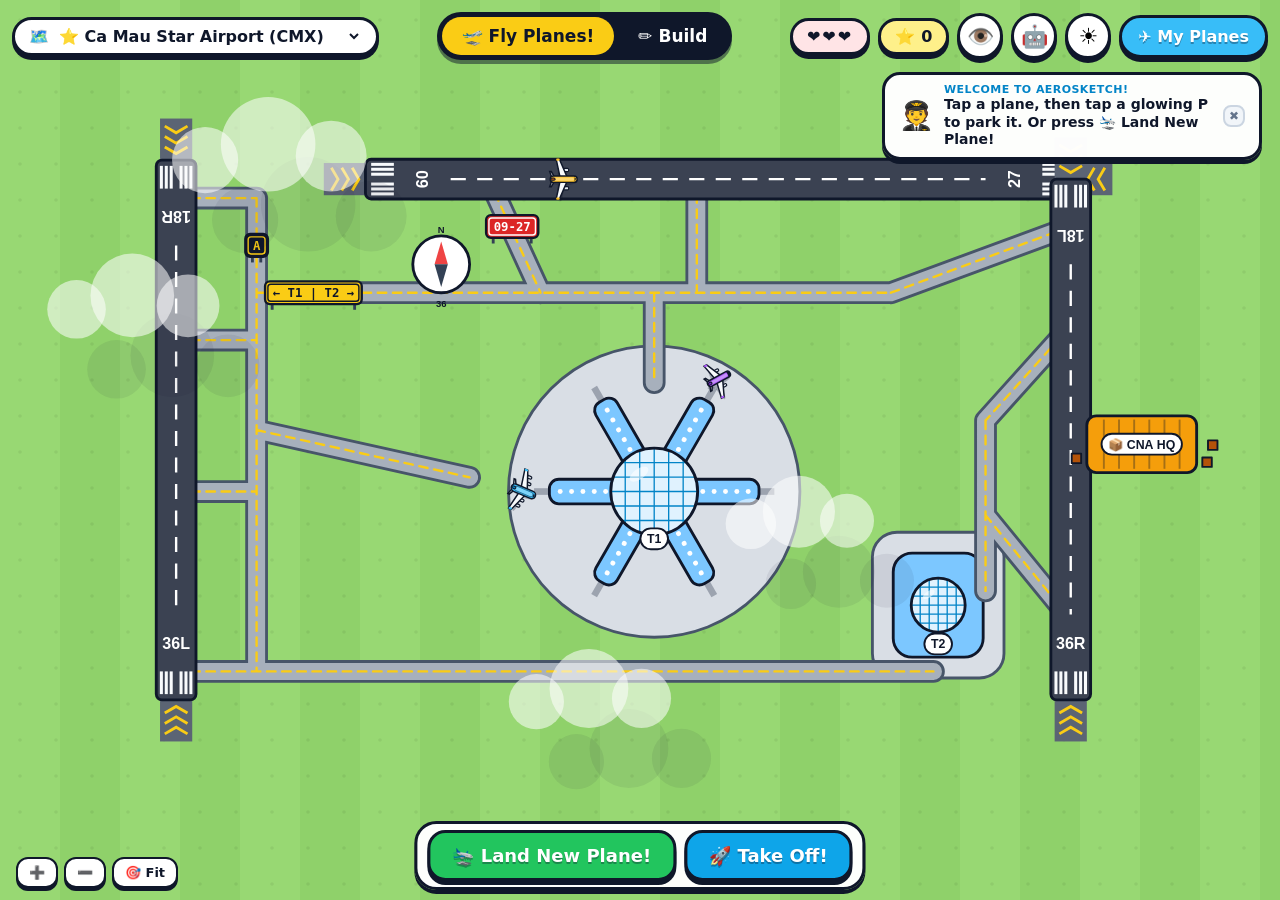
==== public/index.html @ 2a105c07 "Add index.html and src inside public for zero-config Vercel static serving" ====
<!DOCTYPE html>
<html lang="en">
<head>
  <meta charset="utf-8" />
  <meta name="viewport" content="width=device-width, initial-scale=1, maximum-scale=1, user-scalable=no" />
  <title>AeroSketch: Build & Control ✈️</title>
  <link rel="stylesheet" href="src/styles.css" />
</head>
<body>
  <canvas id="game"></canvas>

  <!-- TOP BAR -->
  <div id="topbar">
    <div class="pill">
      <span>🗺️</span>
      <select id="airportPicker" aria-label="Pick an airport"></select>
    </div>

    <div id="modeSwitch">
      <button id="btnFly" class="active">🛫 Fly Planes!</button>
      <button id="btnBuild">✏️ Build</button>
    </div>

    <div class="right">
      <div id="livesDisplay" class="pill lives" title="Safety Hearts">❤️❤️❤️</div>
      <div class="pill stars" title="Stars earned">⭐ <span id="starCount">0</span></div>
      <button id="btnZen" class="round" title="Zen View (Hide UI)">👁️</button>
      <button id="btnAiSettings" class="round" title="AI Vision Settings">🤖</button>
      <button id="btnNight" class="round" title="Day / Night">☀️</button>
      <button id="btnHangar" class="bigpill">✈️ My Planes</button>
    </div>
  </div>

  <!-- GEMINI AI SETTINGS MODAL -->
  <div id="aiModal" class="hidden">
    <div class="sheet alert-sheet">
      <div class="sheethead" style="background:#f3e8ff; border-bottom:3px solid #0f172a; color:#6b21a8; justify-content:space-between;">
        <div class="title">🤖 Gemini Vision AI Key</div>
        <button id="aiModalClose" class="close">✖</button>
      </div>
      <div class="crash-body" style="text-align:left; align-items:stretch; gap:12px;">
        <div style="font-size:14px; font-weight:700; color:#334155;">
          To use true AI vision analysis on any uploaded drawing, enter your <b>Google Gemini API Key</b> below.
        </div>
        <input id="geminiApiKeyInput" type="password" placeholder="AIzaSy..." style="width:100%; padding:10px 14px; border:3px solid #0f172a; border-radius:14px; font-size:15px; font-weight:700; outline:none;" />
        <div style="font-size:13px; color:#64748b; line-height:1.4;">
          💡 Don't have a key? Get a free key at <a href="https://aistudio.google.com/app/apikey" target="_blank" style="color:#7c3aed; font-weight:800; text-decoration:underline;">Google AI Studio</a>. It gets saved locally in your browser so you only have to enter it once!
        </div>
        <button id="btnSaveApiKey" class="action" style="background:#8b5cf6; margin-top:4px;">💾 Save AI Key</button>
      </div>
    </div>
  </div>

  <!-- CRASH / GAME OVER MODAL -->
  <div id="crashOverlay" class="hidden">
    <div class="sheet alert-sheet">
      <div class="sheethead alert-head">
        <div class="title" id="crashTitle">💥 RUNWAY ACCIDENT!</div>
      </div>
      <div class="crash-body">
        <div class="crash-icon" id="crashIcon">💥</div>
        <div class="crash-desc" id="crashDesc">Two airplanes collided because the runway wasn't cleared in time!</div>
        <div class="crash-tip">💡 <b>Tower Controller Tip:</b> Tap landed planes quickly and send them to a <b>P</b> gate before the next plane touches down!</div>
        <button id="btnTryAgain" class="action red-btn">🔄 Keep Airport Safe & Try Again!</button>
      </div>
    </div>
  </div>

  <!-- PILOT BUBBLE (Non-blocking corner toast) -->
  <div id="pilotBubble" class="hidden-bubble">
    <span id="pilotAvatar">🧑‍✈️</span>
    <div class="pilot-msg">
      <div id="pilotTitle">Welcome!</div>
      <div id="pilotText">Let's fly!</div>
    </div>
    <button id="pilotBubbleClose" class="pilot-close" title="Dismiss">✖</button>
  </div>

  <!-- FLY DOCK -->
  <div id="flyDock" class="dock">
    <button id="btnLand" class="action green">🛬 Land New Plane!</button>
    <button id="btnTakeoff" class="action blue">🚀 Take Off!</button>
  </div>

  <!-- BUILD DOCK -->
  <div id="tray" class="hidden"></div>
  <div id="tracePanel" class="hidden">
    <div class="trace-row">
      <div class="sample-pills">
        <span class="sample-label">📐 Sketch:</span>
        <button type="button" class="sample-btn active" data-src="public/sample-drawings/IMG_0412.png" title="Ca Mau 6-Star Terminal">⭐ Sketch 1 (Star Dome)</button>
        <button type="button" class="sample-btn" data-src="public/sample-drawings/IMG_0414.png" title="Parallel Dual Runways">🛫 Sketch 2 (Dual Runways)</button>
        <button type="button" class="sample-btn" data-src="public/sample-drawings/IMG_2958.png" title="Triangle Runways">🔺 Sketch 3 (Triangle)</button>
      </div>
      <label class="upload" title="Upload custom photo">📁 Upload Photo<input id="traceUpload" type="file" accept="image/*" /></label>
      <div class="trace-slider">
        <span>👀 Opacity</span>
        <input id="traceOpacity" type="range" min="10" max="100" value="45" />
      </div>
    </div>
    <div class="trace-row-action">
      <button id="btnAiBuild" class="ai-build-btn">✨ AI Auto-Build from Photo</button>
    </div>
  </div>
  <div id="buildDock" class="dock hidden">
    <button id="btnCollapseDock" class="dock-collapse" title="Hide Tools (Press Tab)">▼</button>
    <div class="dock-tools">
      <button class="tool active" data-tool="runway"><b>🛫</b>Runway</button>
      <button class="tool" data-tool="taxi"><b>🛣️</b>Road</button>
      <button class="tool" data-tool="free_building"><b>🎨</b>Magic Pen</button>
      <button class="tool" data-tool="pier"><b>✏️</b>Pier</button>
      <button class="tool" data-tool="dome"><b>🏢</b>Stamps</button>
      <button class="tool" data-tool="sign"><b>🪧</b>Signs</button>
      <button class="tool" data-tool="erase"><b>🧽</b>Eraser</button>
      <button id="btnTrace" class="tool purple"><b>📷</b>Trace</button>
    </div>
    <div class="mini">
      <button id="btnSaveAirport" class="round small" title="Save Airport to Computer">💾</button>
      <button id="btnLoadAirport" class="round small" title="Open Airport File">📂<input id="airportFileInput" type="file" accept=".json" style="display:none;" /></button>
      <button id="btnUndo" class="round small" title="Undo">↩️</button>
      <button id="btnReset" class="round small" title="Start over">🔄</button>
    </div>
  </div>
  <button id="btnExpandDock" class="expand-dock-btn hidden" title="Show Tools (Press Tab)">🛠️ Build Tools ▲</button>

  <!-- CAMERA HUD (Zoom & Pan Controls) -->
  <div id="camHud" class="cam-hud">
    <button id="btnZoomIn" class="cam-btn" title="Zoom In (Scroll Up)">➕</button>
    <button id="btnZoomOut" class="cam-btn" title="Zoom Out (Scroll Down)">➖</button>
    <button id="btnResetCam" class="cam-btn" title="Center Airport (Fit)">🎯 Fit</button>
  </div>
  <button id="btnExitZen" class="hidden" title="Exit Zen View">👁️ Exit Zen View</button>

  <!-- HANGAR -->
  <div id="hangar" class="hidden">
    <div class="sheet">
      <div class="sheethead">
        <div class="title">🏆 My Airplane Hangar</div>
        <button id="hangarClose" class="close">✖ Close</button>
      </div>
      <div id="hangarGrid"></div>
    </div>
  </div>

  <!-- AI LOADING OVERLAY -->
  <div id="aiLoadingOverlay" class="hidden">
    <div class="ai-loading-box">
      <div class="ai-spinner">🤖</div>
      <div class="ai-title">Gemini AI Vision Analyzing Sketch...</div>
      <div class="ai-subtitle">Scanning runways, magnetic headings, taxiways, and terminal concourses from your photo...</div>
    </div>
  </div>

  <script src="src/types/game.js?v=4"></script>
  <script src="src/data/planes.js?v=4"></script>
  <script src="src/data/starterAirports.js?v=4"></script>
  <script src="src/utils/sound.js?v=4"></script>
  <script src="src/game.js?v=4"></script>
</body>
</html>
---- public/src/styles.css ----
* { box-sizing: border-box; }
html, body {
  margin: 0;
  height: 100%;
  overflow: hidden;
  background: #8fd16a;
  font-family: ui-rounded, "SF Pro Rounded", "Arial Rounded MT Bold", "Nunito", system-ui, sans-serif;
  color: #0f172a;
  user-select: none;
  -webkit-user-select: none;
  touch-action: none;
}
button { font-family: inherit; cursor: pointer; }
.hidden { display: none !important; }

#game { position: fixed; inset: 0; display: block; cursor: pointer; }

/* ---------- TOP BAR ---------- */
#topbar {
  position: fixed; top: 12px; left: 12px; right: 12px;
  display: flex; align-items: center; justify-content: space-between; gap: 10px;
  pointer-events: none; z-index: 5;
}
#topbar > * { pointer-events: auto; }
.pill {
  display: flex; align-items: center; gap: 6px;
  background: #fff; border: 3px solid #0f172a; border-radius: 999px;
  padding: 6px 14px; font-weight: 900; font-size: 16px;
  box-shadow: 0 4px 0 #0f172a;
}
.pill select {
  border: none; background: transparent; font: inherit; font-weight: 900;
  font-size: 16px; color: #0f172a; cursor: pointer; outline: none;
}
.right { display: flex; align-items: center; gap: 8px; }
.lives { background: #ffe4e6; letter-spacing: 2px; }
.stars { background: #fef08a; }
.round {
  width: 46px; height: 46px; border-radius: 50%;
  background: #fff; border: 3px solid #0f172a; font-size: 22px;
  box-shadow: 0 4px 0 #0f172a; transition: transform .1s;
}
.round:active, .bigpill:active, .action:active, .tool:active { transform: translateY(3px); box-shadow: 0 1px 0 #0f172a; }
.round.small { width: 40px; height: 40px; font-size: 18px; }
.bigpill {
  background: #38bdf8; color: #fff; border: 3px solid #0f172a; border-radius: 999px;
  padding: 9px 16px; font-weight: 900; font-size: 16px; box-shadow: 0 4px 0 #0f172a;
  text-shadow: 0 2px 0 rgba(15,23,42,.35);
}

#modeSwitch {
  display: flex; background: #0f172a; border-radius: 999px; padding: 5px; gap: 4px;
  box-shadow: 0 4px 0 rgba(15,23,42,.5);
}
#modeSwitch button {
  border: none; background: transparent; color: #fff; font-weight: 900; font-size: 17px;
  padding: 9px 20px; border-radius: 999px; transition: background .15s;
}
#modeSwitch button.active { background: #facc15; color: #0f172a; }

/* ---------- PILOT BUBBLE (Non-blocking corner toast) ---------- */
#pilotBubble {
  position: fixed; top: 72px; right: 18px; left: auto; transform: none;
  display: flex; align-items: center; gap: 10px;
  background: rgba(255,255,255,.98); border: 3px solid #0f172a; border-radius: 18px;
  padding: 8px 14px; max-width: min(380px, 85vw);
  box-shadow: 0 4px 0 #0f172a; z-index: 15;
  transition: opacity .35s ease, transform .35s ease;
  pointer-events: auto;
}
#pilotBubble.hidden-bubble { opacity: 0; pointer-events: none; transform: translateY(-8px); }
#pilotBubble.bump { animation: bump .35s ease; }
@keyframes bump { 0% { transform: scale(.94); } 60% { transform: scale(1.03); } 100% { transform: scale(1); } }
#pilotAvatar { font-size: 28px; line-height: 1; }
.pilot-msg { display: flex; flex-direction: column; }
#pilotTitle { font-size: 11px; font-weight: 900; text-transform: uppercase; letter-spacing: .04em; color: #0284c7; }
#pilotText { font-size: 14px; font-weight: 800; color: #0f172a; line-height: 1.25; }
.pilot-close {
  background: #f1f5f9; border: 2px solid #cbd5e1; border-radius: 8px;
  font-size: 12px; font-weight: 900; width: 22px; height: 22px; line-height: 1;
  display: flex; align-items: center; justify-content: center; cursor: pointer; color: #64748b; margin-left: 4px;
}
.pilot-close:hover { background: #e2e8f0; color: #0f172a; }

/* ---------- DOCKS ---------- */
.dock {
  position: fixed; bottom: 10px; left: 50%; transform: translateX(-50%);
  display: flex; align-items: center; gap: 8px;
  background: rgba(255,255,255,.98); border: 3px solid #0f172a; border-radius: 22px;
  padding: 6px 10px; box-shadow: 0 4px 0 #0f172a; z-index: 10;
  transition: transform .25s cubic-bezier(0.16, 1, 0.3, 1), opacity .2s ease;
}
.dock-collapse {
  background: #f1f5f9; border: 2px solid #0f172a; border-radius: 12px;
  width: 26px; height: 54px; font-weight: 900; font-size: 13px; cursor: pointer;
  display: flex; align-items: center; justify-content: center; color: #475569;
  transition: background .1s;
}
.dock-collapse:hover { background: #cbd5e1; color: #0f172a; }

.expand-dock-btn {
  position: fixed; bottom: 10px; left: 50%; transform: translateX(-50%);
  background: #facc15; border: 3px solid #0f172a; border-radius: 999px;
  padding: 8px 22px; font-weight: 900; font-size: 14px; color: #0f172a;
  box-shadow: 0 4px 0 #0f172a; cursor: pointer; z-index: 10;
  transition: transform .1s;
}
.expand-dock-btn:hover { background: #fde047; }
.expand-dock-btn:active { transform: translate(-50%, 2px); box-shadow: 0 2px 0 #0f172a; }

.dock-tools { display: flex; align-items: center; gap: 5px; }

.action {
  border: 3px solid #0f172a; border-radius: 18px; padding: 12px 22px;
  font-weight: 900; font-size: 18px; color: #fff; box-shadow: 0 4px 0 #0f172a;
  text-shadow: 0 2px 0 rgba(15,23,42,.35); transition: transform .1s;
}
.action.green { background: #22c55e; }
.action.blue { background: #0ea5e9; }
.action:hover, .bigpill:hover, .tool:hover { filter: brightness(1.06); }

.tool {
  display: flex; flex-direction: column; align-items: center; justify-content: center;
  width: 66px; height: 54px; border: 2.5px solid #cbd5e1; border-radius: 14px;
  background: #f1f5f9; font-weight: 900; font-size: 11px; color: #0f172a; gap: 1px;
  transition: transform .1s;
}
.tool b { font-size: 20px; line-height: 1; }
.tool.active { background: #facc15; border-color: #0f172a; box-shadow: 0 3px 0 #0f172a; }
.tool.purple { background: #ede9fe; }
.tool.purple.active { background: #a855f7; color: #fff; }
.mini { display: flex; flex-direction: column; gap: 4px; margin-left: 2px; }
.round.small { width: 34px; height: 34px; font-size: 15px; border-width: 2.5px; }

/* Camera Controls HUD */
.cam-hud {
  position: fixed; bottom: 12px; left: 16px;
  display: flex; align-items: center; gap: 6px;
  z-index: 9;
}
.cam-btn {
  background: #ffffff; border: 2.5px solid #0f172a; border-radius: 12px;
  padding: 6px 11px; font-weight: 900; font-size: 13px; color: #0f172a;
  box-shadow: 0 3px 0 #0f172a; cursor: pointer; transition: transform .1s;
}
.cam-btn:hover { background: #f1f5f9; }
.cam-btn:active { transform: translateY(2px); box-shadow: 0 1px 0 #0f172a; }

/* Zen Mode (Clean Unobstructed Fullscreen) */
body.zen-mode #topbar,
body.zen-mode #pilotBubble,
body.zen-mode #buildDock,
body.zen-mode #flyDock,
body.zen-mode #tray,
body.zen-mode #tracePanel,
body.zen-mode #btnExpandDock {
  display: none !important;
}
#btnExitZen {
  position: fixed; top: 12px; right: 16px;
  background: #facc15; border: 3px solid #0f172a; border-radius: 999px;
  padding: 8px 20px; font-weight: 900; font-size: 14px; color: #0f172a;
  box-shadow: 0 4px 0 #0f172a; cursor: pointer; z-index: 99;
}
#btnExitZen:hover { background: #fde047; }
#btnExitZen:active { transform: translateY(2px); box-shadow: 0 2px 0 #0f172a; }

#tray, #tracePanel {
  position: fixed; bottom: 78px; left: 50%; transform: translateX(-50%);
  display: flex; flex-direction: column; align-items: center; justify-content: center; gap: 8px;
  background: rgba(255,255,255,.98); border: 3px solid #0f172a; border-radius: 18px;
  padding: 10px 14px; box-shadow: 0 4px 0 #0f172a; z-index: 20; max-width: 95vw;
}
#tracePanel { font-weight: 900; font-size: 14px; }
#tray:not(.hidden) ~ #tracePanel { bottom: 144px; }

.trace-row {
  display: flex;
  align-items: center;
  gap: 10px;
  flex-wrap: wrap;
  justify-content: center;
}
.trace-row-action {
  display: flex;
  align-items: center;
  justify-content: center;
  gap: 12px;
  width: 100%;
}
.sample-pills {
  display: flex;
  align-items: center;
  gap: 6px;
  flex-wrap: wrap;
}
.sample-label {
  font-size: 13px;
  font-weight: 900;
  color: #475569;
}
.sample-btn {
  background: #f1f5f9;
  border: 2px solid #cbd5e1;
  border-radius: 10px;
  padding: 6px 10px;
  font-weight: 800;
  font-size: 13px;
  color: #0f172a;
  cursor: pointer;
  transition: all .15s;
}
.sample-btn:hover {
  background: #e2e8f0;
}
.sample-btn.active {
  background: #a855f7;
  color: #fff;
  border-color: #0f172a;
  box-shadow: 0 2px 0 #0f172a;
}
.trace-slider {
  display: flex;
  align-items: center;
  gap: 6px;
  font-size: 13px;
}
#tracePanel input[type=range] { width: 120px; accent-color: #a855f7; }
.upload {
  background: #ede9fe; border: 2px solid #0f172a; border-radius: 12px; padding: 6px 10px; cursor: pointer;
  font-size: 13px;
}
.upload input { display: none; }
.ai-build-btn {
  background: linear-gradient(135deg, #a855f7, #6366f1);
  color: #fff;
  border: 2px solid #0f172a;
  border-radius: 14px;
  padding: 8px 20px;
  font-weight: 900;
  font-size: 15px;
  cursor: pointer;
  box-shadow: 0 4px 0 #0f172a;
  animation: pulseAi 2s infinite alternate;
}
@keyframes pulseAi {
  from { filter: drop-shadow(0 0 2px #a855f7); }
  to { filter: drop-shadow(0 0 8px #6366f1); transform: scale(1.02); }
}

/* AI LOADING OVERLAY */
#aiLoadingOverlay {
  position: fixed; inset: 0;
  background: rgba(15, 23, 42, 0.7);
  backdrop-filter: blur(4px);
  display: flex; align-items: center; justify-content: center;
  z-index: 100;
}
#aiLoadingOverlay.hidden { display: none; }
.ai-loading-box {
  background: #ffffff;
  border: 4px solid #0f172a;
  border-radius: 24px;
  padding: 28px 36px;
  text-align: center;
  box-shadow: 0 10px 0 #0f172a;
  max-width: 440px;
}
.ai-spinner {
  font-size: 56px;
  animation: bounceRobot 0.8s infinite alternate ease-in-out;
}
@keyframes bounceRobot {
  from { transform: translateY(0) scale(1); }
  to { transform: translateY(-14px) scale(1.1); }
}
.ai-title {
  font-size: 22px;
  font-weight: 900;
  color: #0f172a;
  margin-top: 12px;
}
.ai-subtitle {
  font-size: 14px;
  font-weight: 700;
  color: #64748b;
  margin-top: 8px;
  line-height: 1.4;
}
.chip {
  border: 3px solid #cbd5e1; background: #f8fafc; border-radius: 14px;
  padding: 8px 12px; font-weight: 900; font-size: 15px;
}
.chip.active { background: #fef08a; border-color: #0f172a; }
.swatch { font-family: ui-monospace, Menlo, monospace; padding: 2px 8px; border-radius: 4px; font-size: 14px; }
.sw-loc { background: #0f172a; color: #facc15; border: 2px solid #facc15; }
.sw-dir { background: #facc15; color: #0f172a; border: 2px solid #0f172a; }
.sw-man { background: #dc2626; color: #fff; border: 2px solid #fff; outline: 2px solid #0f172a; }

/* ---------- HANGAR ---------- */
#hangar, #crashOverlay {
  position: fixed; inset: 0; background: rgba(15,23,42,.6); z-index: 10;
  display: flex; align-items: center; justify-content: center; padding: 20px;
  animation: fadeIn .2s ease;
}
@keyframes fadeIn { from { opacity: 0; } to { opacity: 1; } }

.sheet {
  background: #fff; border: 4px solid #0f172a; border-radius: 28px; box-shadow: 0 8px 0 #0f172a;
  width: min(1100px, 100%); max-height: 100%; display: flex; flex-direction: column; overflow: hidden;
}
.sheet.alert-sheet {
  width: min(520px, 92vw); text-align: center;
}
.alert-head {
  background: #fee2e2; border-bottom: 3px solid #0f172a; color: #b91c1c; justify-content: center;
}
.crash-body {
  padding: 24px 20px; display: flex; flex-direction: column; align-items: center; gap: 14px;
}
.crash-icon { font-size: 64px; animation: wobble 0.6s ease infinite alternate; }
@keyframes wobble { from { transform: scale(0.9) rotate(-6deg); } to { transform: scale(1.1) rotate(6deg); } }
.crash-desc { font-size: 18px; font-weight: 800; color: #1e293b; }
.crash-tip {
  background: #fef9c3; border: 2px dashed #ca8a04; border-radius: 16px; padding: 12px 16px;
  font-size: 15px; font-weight: 700; color: #854d0e; text-align: left; line-height: 1.4;
}
.red-btn { background: #ef4444; margin-top: 6px; }
.sheethead {
  display: flex; align-items: center; justify-content: space-between;
  padding: 14px 20px; border-bottom: 3px solid #e2e8f0;
}
.sheethead .title { font-size: 24px; font-weight: 900; }
.close {
  background: #f43f5e; color: #fff; border: 3px solid #0f172a; border-radius: 999px;
  padding: 8px 16px; font-weight: 900; font-size: 15px; box-shadow: 0 3px 0 #0f172a;
}
#hangarGrid {
  display: grid; grid-template-columns: repeat(auto-fill, minmax(190px, 1fr)); gap: 14px;
  padding: 18px; overflow-y: auto; touch-action: pan-y;
}
.card {
  border: 3px solid #0f172a; border-radius: 20px; padding: 12px; text-align: center;
  display: flex; flex-direction: column; align-items: center; gap: 4px;
  box-shadow: 0 4px 0 #0f172a;
}
.card.airbus { background: #e0f2fe; }
.card.boeing { background: #fef3c7; }
.card .maker {
  font-size: 12px; font-weight: 900; padding: 2px 10px; border-radius: 999px; color: #fff;
}
.card.airbus .maker { background: #0284c7; }
.card.boeing .maker { background: #d97706; }
.card .pname { font-size: 17px; font-weight: 900; }
.card canvas { width: 160px; height: 120px; }
.card .tag { font-size: 13px; font-weight: 900; color: #15803d; }
.card .fact { font-size: 13px; font-weight: 700; color: #334155; min-height: 36px; }
.card .seen { font-size: 13px; font-weight: 800; color: #475569; }
.flybtn {
  margin-top: 4px; background: #22c55e; color: #fff; border: 3px solid #0f172a; border-radius: 14px;
  padding: 8px 12px; font-weight: 900; font-size: 15px; box-shadow: 0 3px 0 #0f172a;
}

@media (max-width: 820px) {
  #topbar { flex-wrap: wrap; justify-content: center; }
  .tool { width: 64px; height: 62px; font-size: 11px; }
  .tool b { font-size: 22px; }
  .action { font-size: 16px; padding: 12px 16px; }
  #pilotBubble { top: 120px; }
}
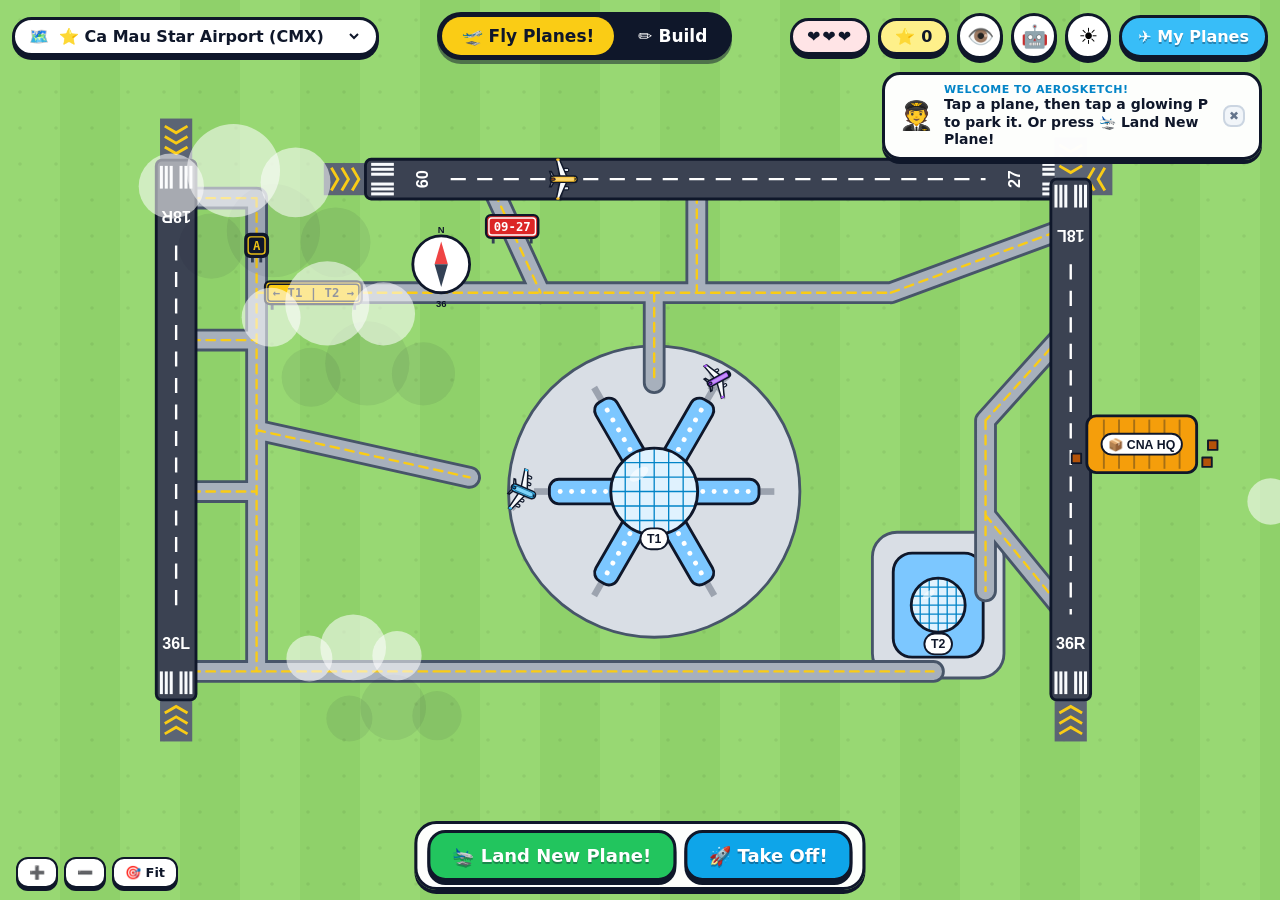
==== commit 17bfd17a: "Support local config with fallback to window.GEMINI_API_KEY" ====
--- a/public/index.html
+++ b/public/index.html
@@ -151,10 +151,11 @@
     </div>
   </div>
 
-  <script src="src/types/game.js?v=4"></script>
-  <script src="src/data/planes.js?v=4"></script>
-  <script src="src/data/starterAirports.js?v=4"></script>
-  <script src="src/utils/sound.js?v=4"></script>
-  <script src="src/game.js?v=4"></script>
+  <script src="config.local.js"></script>
+  <script src="src/types/game.js?v=5"></script>
+  <script src="src/data/planes.js?v=5"></script>
+  <script src="src/data/starterAirports.js?v=5"></script>
+  <script src="src/utils/sound.js?v=5"></script>
+  <script src="src/game.js?v=5"></script>
 </body>
 </html>
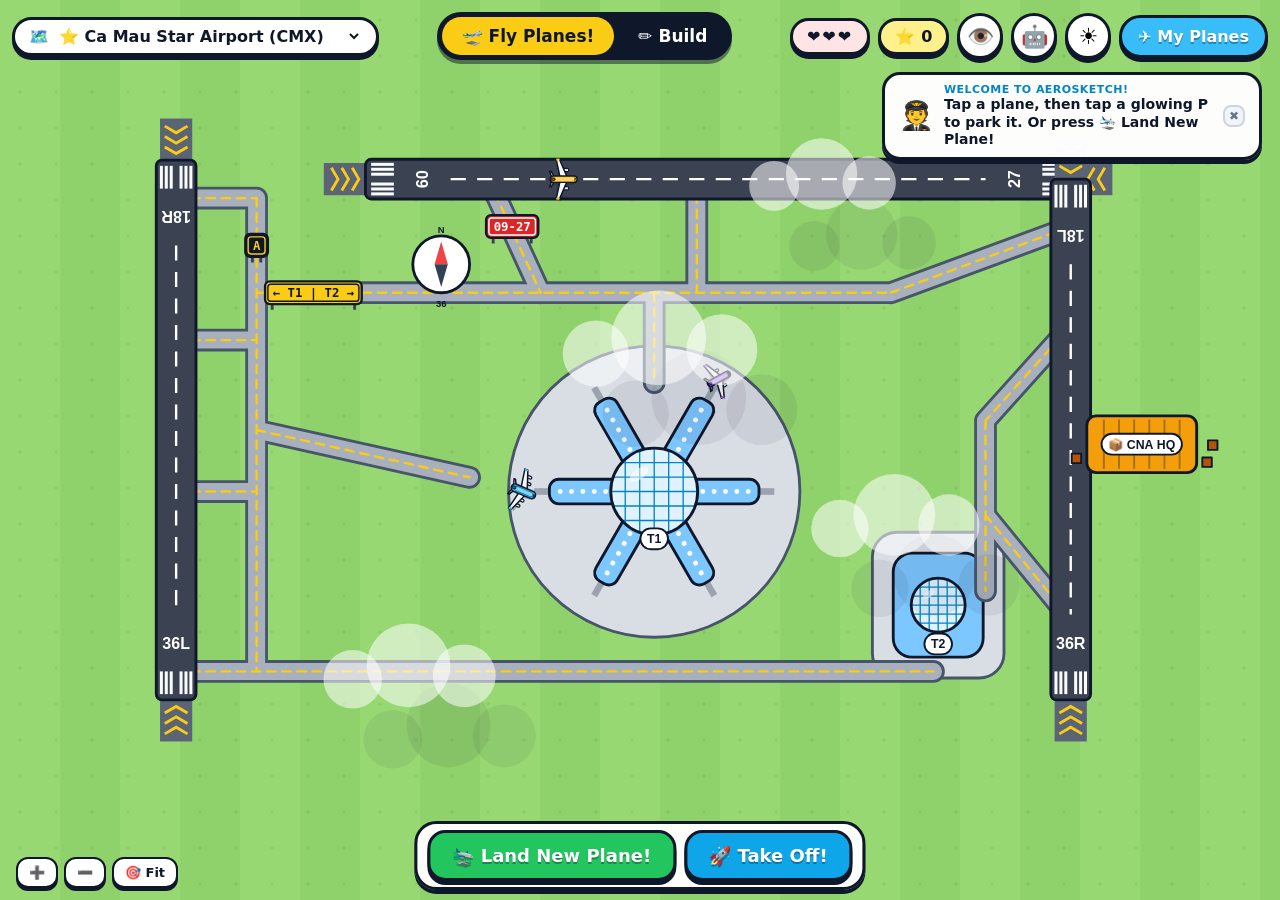
==== commit fd3d5238: "Add resilient retry mechanism with exponential backoff for Gemini API spikes" ====
--- a/public/index.html
+++ b/public/index.html
@@ -146,8 +146,8 @@
   <div id="aiLoadingOverlay" class="hidden">
     <div class="ai-loading-box">
       <div class="ai-spinner">🤖</div>
-      <div class="ai-title">Gemini AI Vision Analyzing Sketch...</div>
-      <div class="ai-subtitle">Scanning runways, magnetic headings, taxiways, and terminal concourses from your photo...</div>
+      <div class="ai-title" id="aiLoadingTitle">Gemini AI Vision Analyzing Sketch...</div>
+      <div class="ai-subtitle" id="aiLoadingSub">Scanning runways, magnetic headings, taxiways, and terminal concourses from your photo...</div>
     </div>
   </div>
 
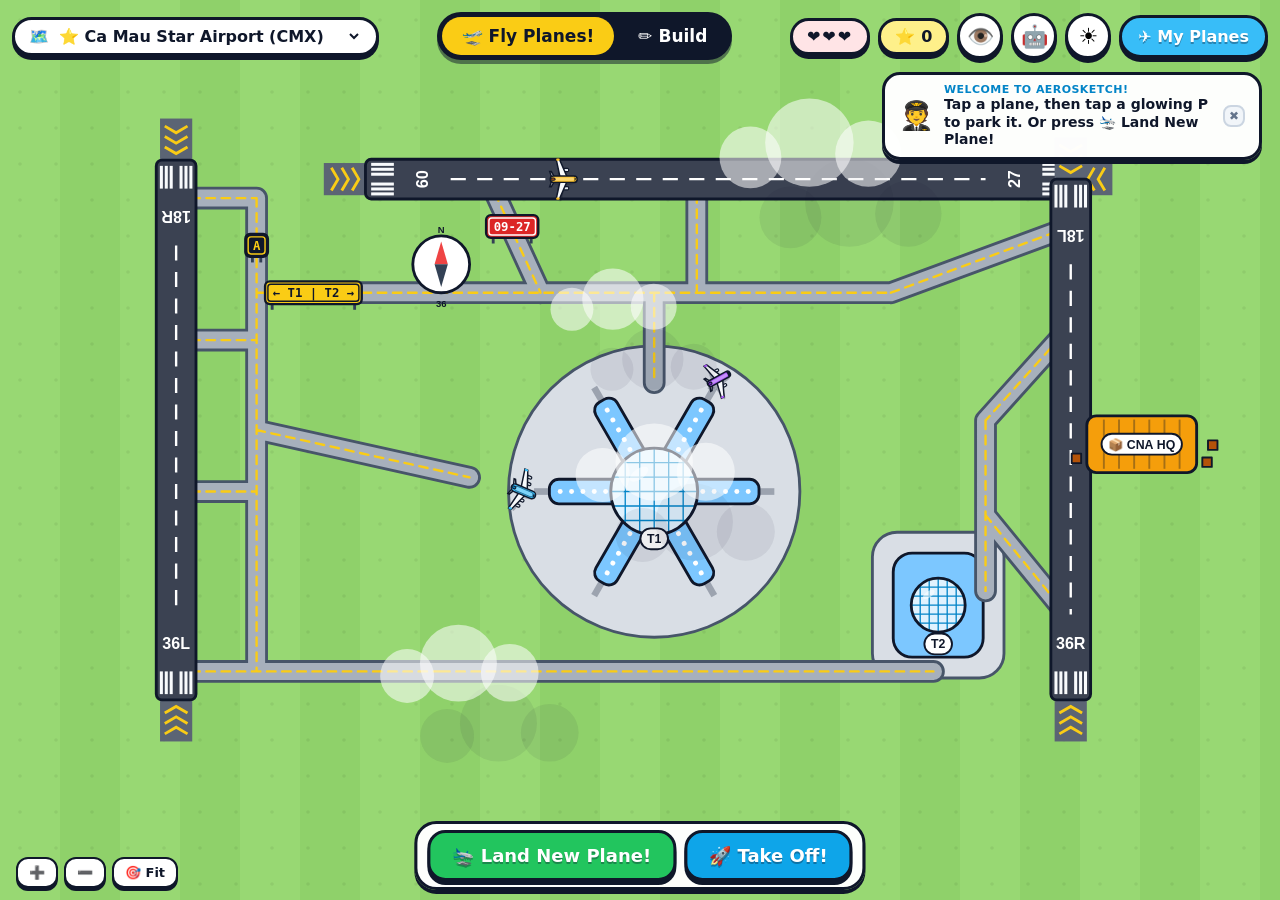
==== commit b65bf4a6: "Update model cascade to healthy models (gemini-3.5-flash, gemini-3-flash-preview)" ====
--- a/public/index.html
+++ b/public/index.html
@@ -152,10 +152,10 @@
   </div>
 
   <script src="config.local.js"></script>
-  <script src="src/types/game.js?v=5"></script>
-  <script src="src/data/planes.js?v=5"></script>
-  <script src="src/data/starterAirports.js?v=5"></script>
-  <script src="src/utils/sound.js?v=5"></script>
-  <script src="src/game.js?v=5"></script>
+  <script src="src/types/game.js?v=6"></script>
+  <script src="src/data/planes.js?v=6"></script>
+  <script src="src/data/starterAirports.js?v=6"></script>
+  <script src="src/utils/sound.js?v=6"></script>
+  <script src="src/game.js?v=6"></script>
 </body>
 </html>
